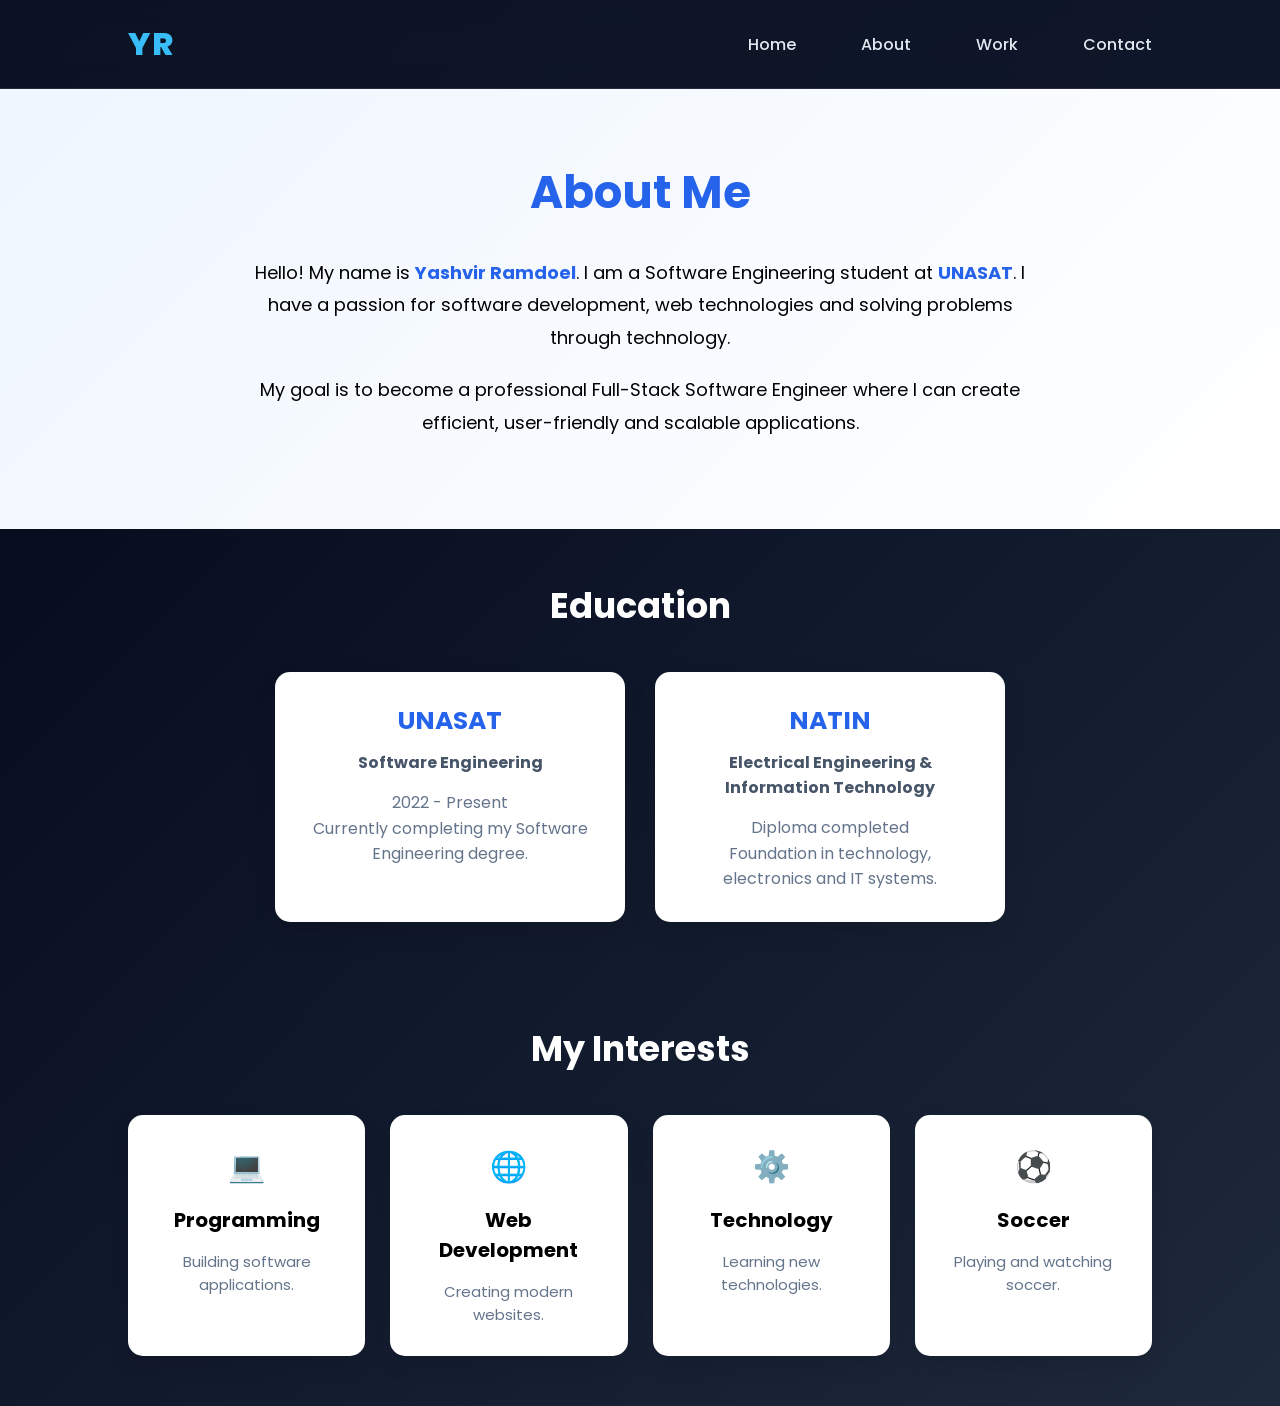
==== about.html @ dffd23fe "my first commit" ====
<!DOCTYPE html>
<html lang="en">

<head>

    <meta charset="UTF-8">
    <meta name="viewport" content="width=device-width, initial-scale=1.0">

    <title>About | Yashvir Ramdoel</title>

    <link rel="stylesheet" href="../css/about.css">

</head>


<body>


<header>

<nav class="navbar">

<div class="logo">
    <a href="./index.html">YR</a>
</div>


<ul class="nav-links">

<li>
<a href="./index.html">Home</a>
</li>

<li>
<a href="./about.html">About</a>
</li>

<li>
<a href="./work.html">Work</a>
</li>

<li>
<a href="./contact.html">Contact</a>
</li>


</ul>


</nav>

</header>




<section class="about">


<div class="about-container">


<h1>About Me</h1>


<p>

Hello! My name is <strong>Yashvir Ramdoel</strong>.

I am a Software Engineering student at 
<strong>UNASAT</strong>.

I have a passion for software development,
web technologies and solving problems through technology.

</p>


<p>

My goal is to become a professional
Full-Stack Software Engineer where I can create
efficient, user-friendly and scalable applications.

</p>


</div>


</section>





<section class="education">


<h2>Education</h2>



<div class="timeline">


<div class="card">


<h3>UNASAT</h3>

<h4>Software Engineering</h4>

<p>
2022 - Present
</p>

<p>
Currently completing my Software Engineering degree.
</p>


</div>




<div class="card">


<h3>NATIN</h3>

<h4>Electrical Engineering & Information Technology</h4>


<p>
Diploma completed
</p>


<p>
Foundation in technology,
electronics and IT systems.
</p>


</div>


</div>


</section>







<section class="interests">


<h2>My Interests</h2>


<div class="interest-grid">


<div>
💻
<h3>Programming</h3>
<p>Building software applications.</p>
</div>



<div>
🌐
<h3>Web Development</h3>
<p>Creating modern websites.</p>
</div>




<div>
⚙️
<h3>Technology</h3>
<p>Learning new technologies.</p>
</div>



<div>
⚽
<h3>Soccer</h3>
<p>Playing and watching soccer.</p>
</div>


</div>


</section>



<script src="./js/about.js"></script>


</body>

</html>
---- css/about.css ----
/* =========================
   Global Settings
========================= */
@import url('https://fonts.googleapis.com/css2?family=Poppins:wght@300;400;500;600;700;800&display=swap');

*{
margin:0;
padding:0;
box-sizing:border-box;

}



body{

    font-family:'Poppins', sans-serif;

    background:
    linear-gradient(
        135deg,
        #020617,
        #0f172a,
        #1e293b
    );
 
}



/* =========================
        Navbar
========================= */


header{

    position:sticky;
    top:0;
    z-index:1000;

}


.navbar{

    display:flex;

    justify-content:space-between;

    align-items:center;

    padding:20px 10%;


    background:

    rgba(15,23,42,0.75);


    backdrop-filter:blur(15px);


    border-bottom:

    1px solid rgba(255,255,255,0.1);

}




.logo a{

    font-size:32px;

    font-weight:800;

    color:#38bdf8;

    letter-spacing:2px;

    text-decoration:none;

    transition:.3s;

}



.logo a:hover{

    color:white;

}





.nav-links{

    display:flex;

    gap:35px;

    list-style:none;

}
.nav-links li{

margin-left:30px;

}



.nav-links a{

    color:#e2e8f0;

    text-decoration:none;

    font-weight:500;

    position:relative;

    transition:.3s;

}



.nav-links a::after{

    content:"";

    position:absolute;

    left:0;

    bottom:-8px;

    width:0;

    height:3px;

    background:#38bdf8;

    transition:.3s;

}




.nav-links a:hover::after{

    width:100%;

}



.nav-links a:hover{

    color:#38bdf8;

}




/* =========================
   ABOUT SECTION
========================= */


.about{

padding:70px 10%;

text-align:center;

background:

linear-gradient(

135deg,

#eff6ff,

#ffffff

);

}



.about-container{

max-width:800px;

margin:auto;

animation:fadeIn 1s ease;

}



.about h1{

font-size:45px;

color:#2563eb;

margin-bottom:30px;

}



.about p{

font-size:18px;

line-height:1.8;

margin-bottom:20px;

}



.about strong{

color:#2563eb;

}




/* =========================
   EDUCATION
========================= */


.education{

padding:50px 10%;

text-align:center;

}



.education h2{

font-size:35px;

margin-bottom:40px;

color:white;

}



.timeline{

display:flex;

gap:30px;

justify-content:center;

flex-wrap:wrap;

}



.card{

background:white;

padding:30px;

width:350px;

border-radius:15px;

box-shadow:

0 10px 25px rgba(0,0,0,.1);

transition:.3s;

}



.card:hover{

transform:translateY(-10px);

box-shadow:

0 20px 35px rgba(37,99,235,.2);

}



.card h3{

color:#2563eb;

font-size:25px;

margin-bottom:10px;

}



.card h4{

margin-bottom:15px;

color:#475569;

}




.card p{

line-height:1.6;

color:#64748b;

}




/* =========================
   INTERESTS
========================= */


.interests{

padding:50px 10%;

text-align:center;

}



.interests h2{

font-size:35px;

margin-bottom:40px;

color:white;

}



.interest-grid{

display:grid;

grid-template-columns:repeat(4,1fr);

gap:25px;

}



.interest-grid div{

background:white;

padding:30px;

border-radius:15px;

box-shadow:

0 10px 20px rgba(0,0,0,.1);

font-size:30px;

transition:.3s;

}



.interest-grid div:hover{

transform:translateY(-10px);

background:#eff6ff;

}



.interest-grid h3{

font-size:20px;

margin:15px;

}



.interest-grid p{

font-size:15px;

color:#64748b;

}





/* =========================
   ANIMATION
========================= */


@keyframes fadeIn{


from{

opacity:0;

transform:translateY(30px);

}


to{

opacity:1;

transform:translateY(0);

}


}





/* =========================
   RESPONSIVE
========================= */


@media(max-width:768px){


.navbar{

padding:20px 5%;

}


.hero{

flex-direction:column;

}


.interest-grid{

grid-template-columns:1fr;

}



.nav-links{

display:none;

}



.about h1{

font-size:35px;

}



.card{

width:100%;

}


}
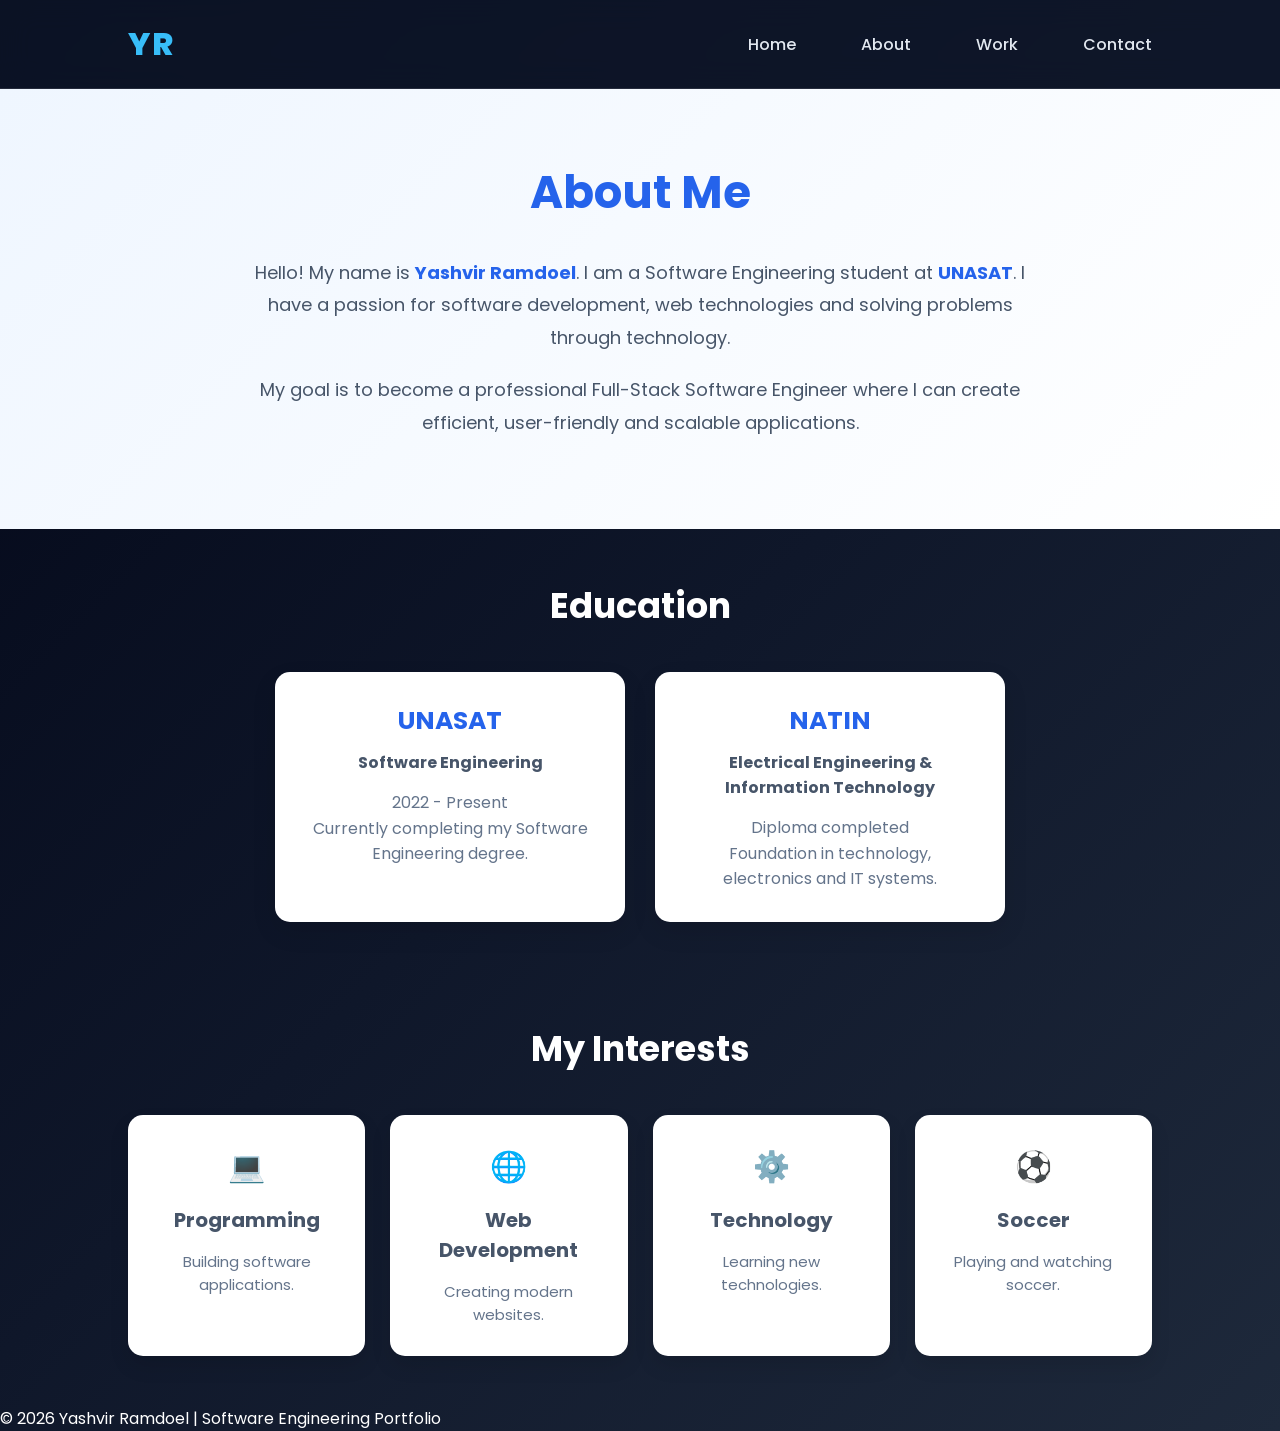
==== commit e01da164: "my second commit" ====
--- a/about.html
+++ b/about.html
@@ -8,6 +8,10 @@
 
     <title>About | Yashvir Ramdoel</title>
 
+    <!-- Main CSS -->
+    <link rel="stylesheet" href="../css/main.css">
+
+    <!-- About Page CSS -->
     <link rel="stylesheet" href="../css/about.css">
 
 </head>
@@ -18,74 +22,80 @@
 
 <header>
 
-<nav class="navbar">
-
-<div class="logo">
-    <a href="./index.html">YR</a>
-</div>
-
-
-<ul class="nav-links">
-
-<li>
-<a href="./index.html">Home</a>
-</li>
-
-<li>
-<a href="./about.html">About</a>
-</li>
-
-<li>
-<a href="./work.html">Work</a>
-</li>
-
-<li>
-<a href="./contact.html">Contact</a>
-</li>
-
-
-</ul>
-
-
-</nav>
+    <nav class="navbar">
+
+
+        <div class="logo">
+            <a href="./index.html">YR</a>
+        </div>
+
+
+        <ul class="nav-links">
+
+
+            <li>
+                <a href="./index.html">Home</a>
+            </li>
+
+
+            <li>
+                <a href="./about.html">About</a>
+            </li>
+
+
+            <li>
+                <a href="./work.html">Work</a>
+            </li>
+
+
+            <li>
+                <a href="./contact.html">Contact</a>
+            </li>
+
+
+        </ul>
+
+
+    </nav>
 
 </header>
 
 
 
 
+
+
 <section class="about">
 
 
-<div class="about-container">
-
-
-<h1>About Me</h1>
-
-
-<p>
-
-Hello! My name is <strong>Yashvir Ramdoel</strong>.
-
-I am a Software Engineering student at 
-<strong>UNASAT</strong>.
-
-I have a passion for software development,
-web technologies and solving problems through technology.
-
-</p>
-
-
-<p>
-
-My goal is to become a professional
-Full-Stack Software Engineer where I can create
-efficient, user-friendly and scalable applications.
-
-</p>
-
-
-</div>
+    <div class="about-container">
+
+
+        <h1>
+            About Me
+        </h1>
+
+
+        <p>
+            Hello! My name is <strong>Yashvir Ramdoel</strong>.
+
+            I am a Software Engineering student at
+            <strong>UNASAT</strong>.
+
+            I have a passion for software development,
+            web technologies and solving problems through technology.
+        </p>
+
+
+
+        <p>
+            My goal is to become a professional
+            Full-Stack Software Engineer where I can create
+            efficient, user-friendly and scalable applications.
+        </p>
+
+
+    </div>
 
 
 </section>
@@ -94,60 +104,82 @@
 
 
 
+
+
+
 <section class="education">
 
 
-<h2>Education</h2>
-
-
-
-<div class="timeline">
-
-
-<div class="card">
-
-
-<h3>UNASAT</h3>
-
-<h4>Software Engineering</h4>
-
-<p>
-2022 - Present
-</p>
-
-<p>
-Currently completing my Software Engineering degree.
-</p>
-
-
-</div>
-
-
-
-
-<div class="card">
-
-
-<h3>NATIN</h3>
-
-<h4>Electrical Engineering & Information Technology</h4>
-
-
-<p>
-Diploma completed
-</p>
-
-
-<p>
-Foundation in technology,
-electronics and IT systems.
-</p>
-
-
-</div>
-
-
-</div>
+    <h2>
+        Education
+    </h2>
+
+
+
+
+    <div class="timeline">
+
+
+
+        <div class="card">
+
+
+            <h3>
+                UNASAT
+            </h3>
+
+
+            <h4>
+                Software Engineering
+            </h4>
+
+
+            <p>
+                2022 - Present
+            </p>
+
+
+            <p>
+                Currently completing my Software Engineering degree.
+            </p>
+
+
+        </div>
+
+
+
+
+
+
+        <div class="card">
+
+
+            <h3>
+                NATIN
+            </h3>
+
+
+            <h4>
+                Electrical Engineering & Information Technology
+            </h4>
+
+
+            <p>
+                Diploma completed
+            </p>
+
+
+            <p>
+                Foundation in technology,
+                electronics and IT systems.
+            </p>
+
+
+        </div>
+
+
+
+    </div>
 
 
 </section>
@@ -158,55 +190,118 @@
 
 
 
+
 <section class="interests">
 
 
-<h2>My Interests</h2>
-
-
-<div class="interest-grid">
-
-
-<div>
-💻
-<h3>Programming</h3>
-<p>Building software applications.</p>
-</div>
-
-
-
-<div>
-🌐
-<h3>Web Development</h3>
-<p>Creating modern websites.</p>
-</div>
-
-
-
-
-<div>
-⚙️
-<h3>Technology</h3>
-<p>Learning new technologies.</p>
-</div>
-
-
-
-<div>
-⚽
-<h3>Soccer</h3>
-<p>Playing and watching soccer.</p>
-</div>
-
-
-</div>
+    <h2>
+        My Interests
+    </h2>
+
+
+
+    <div class="interest-grid">
+
+
+
+
+        <div>
+
+            💻
+
+            <h3>
+                Programming
+            </h3>
+
+            <p>
+                Building software applications.
+            </p>
+
+        </div>
+
+
+
+
+
+        <div>
+
+            🌐
+
+            <h3>
+                Web Development
+            </h3>
+
+            <p>
+                Creating modern websites.
+            </p>
+
+        </div>
+
+
+
+
+
+        <div>
+
+            ⚙️
+
+            <h3>
+                Technology
+            </h3>
+
+            <p>
+                Learning new technologies.
+            </p>
+
+        </div>
+
+
+
+
+
+        <div>
+
+            ⚽
+
+            <h3>
+                Soccer
+            </h3>
+
+            <p>
+                Playing and watching soccer.
+            </p>
+
+        </div>
+
+
+
+
+    </div>
 
 
 </section>
 
 
 
-<script src="./js/about.js"></script>
+
+
+
+
+<footer>
+
+    <p>
+        © 2026 Yashvir Ramdoel | Software Engineering Portfolio
+    </p>
+
+</footer>
+
+
+
+
+
+
+
+<script src="../js/about.js"></script>
 
 
 </body>
--- a/css/main.css
+++ b/css/main.css
@@ -0,0 +1,572 @@
+/* =========================
+   Global Settings
+========================= */
+
+@import url('https://fonts.googleapis.com/css2?family=Poppins:wght@300;400;500;600;700;800&display=swap');
+
+
+*{
+    margin:0;
+    padding:0;
+    box-sizing:border-box;
+}
+
+
+
+body{
+
+    font-family:'Poppins', sans-serif;
+
+    background:
+    linear-gradient(
+        135deg,
+        #020617,
+        #0f172a,
+        #1e293b
+    );
+
+    color:white;
+
+    min-height:100vh;
+
+}
+
+
+
+/* =========================
+        Navbar
+========================= */
+
+
+header{
+
+    position:sticky;
+
+    top:0;
+
+    z-index:1000;
+
+}
+
+
+
+.navbar{
+
+    display:flex;
+
+    justify-content:space-between;
+
+    align-items:center;
+
+    padding:20px 10%;
+
+
+    background:
+
+    rgba(15,23,42,0.75);
+
+
+    backdrop-filter:blur(15px);
+
+
+    border-bottom:
+
+    1px solid rgba(255,255,255,0.1);
+
+}
+
+
+
+.logo a{
+
+    font-size:32px;
+
+    font-weight:800;
+
+
+    color:#38bdf8;
+
+
+    letter-spacing:2px;
+    text-decoration:none;
+
+    transition:.3s;
+
+   
+
+}
+
+.logo a:hover{
+
+    color:white;
+
+}
+
+
+.nav-links{
+
+    display:flex;
+
+    gap:35px;
+
+    list-style:none;
+
+}
+
+.nav-links li{
+
+margin-left:30px;
+
+}
+
+.nav-links a{
+
+    color:#e2e8f0;
+
+    text-decoration:none;
+
+    font-weight:500;
+
+    position:relative;
+
+    transition:.3s;
+
+}
+
+
+
+.nav-links a::after{
+
+    content:"";
+
+    position:absolute;
+
+    left:0;
+
+    bottom:-8px;
+
+    width:0;
+
+    height:3px;
+
+    background:#38bdf8;
+
+    transition:.3s;
+
+}
+
+
+
+.nav-links a:hover::after{
+
+    width:100%;
+
+}
+
+
+
+.nav-links a:hover{
+
+    color:#fefefe;
+
+}
+
+
+
+/* =========================
+        Hero Section
+========================= */
+
+
+.hero{
+
+
+    display:flex;
+
+    justify-content:space-between;
+
+    align-items:center;
+
+
+    min-height:90vh;
+
+
+    padding:
+
+    80px 10%;
+
+
+}
+
+
+
+/* LEFT SIDE */
+
+
+.hero-text{
+
+    width:55%;
+
+
+    animation:slideLeft 1s ease;
+
+}
+
+
+
+.hero-text h1{
+
+
+    font-size:55px;
+
+    line-height:1.2;
+
+    margin-bottom:20px;
+
+
+}
+
+
+
+.hero-text h1 span{
+
+
+    color:#38bdf8;
+
+
+    background:
+
+    linear-gradient(
+        90deg,
+        #38bdf8,
+        #2563eb
+    );
+
+
+    background-clip:text;
+
+    -webkit-background-clip:text;
+
+    -webkit-text-fill-color:transparent;
+
+
+}
+
+
+
+.hero-text h2{
+
+
+    font-size:28px;
+
+
+    color:#cbd5e1;
+
+
+    margin-bottom:25px;
+
+
+}
+
+
+
+.hero-text p{
+
+
+    font-size:17px;
+
+
+    line-height:1.8;
+
+
+    color:#94a3b8;
+
+
+    max-width:600px;
+
+
+    margin-bottom:40px;
+
+
+}
+
+
+
+/* BUTTON */
+
+
+.btn{
+
+
+    display:inline-block;
+
+
+    padding:
+
+    15px 35px;
+
+
+    border-radius:50px;
+
+
+    text-decoration:none;
+
+
+    color:white;
+
+
+    font-weight:600;
+
+
+    background:
+
+
+    linear-gradient(
+
+        90deg,
+
+        #2563eb,
+
+        #38bdf8
+
+    );
+
+
+    box-shadow:
+
+    0 10px 30px
+
+    rgba(56,189,248,0.3);
+
+
+    transition:.4s;
+
+
+}
+
+
+
+.btn:hover{
+
+
+    transform:translateY(-5px);
+
+
+    box-shadow:
+
+    0 15px 40px
+
+    rgba(56,189,248,0.5);
+
+
+}
+
+
+
+
+/* =========================
+        Profile Image
+========================= */
+
+
+.hero-image{
+
+
+    width:40%;
+
+
+    display:flex;
+
+
+    justify-content:center;
+
+
+    animation:slideRight 1s ease;
+
+
+}
+
+
+
+.hero-image img{
+
+
+    width:330px;
+
+
+    height:330px;
+
+
+    object-fit:cover;
+
+
+    border-radius:50%;
+
+
+    border:
+
+    5px solid #38bdf8;
+
+
+    padding:8px;
+
+
+    background:#0f172a;
+
+
+    box-shadow:
+
+
+    0 0 40px
+
+    rgba(56,189,248,.5);
+
+
+    transition:.4s;
+
+
+}
+
+
+
+.hero-image img:hover{
+
+
+    transform:scale(1.05);
+
+
+}
+
+
+
+
+
+/* =========================
+        Animations
+========================= */
+
+
+@keyframes slideLeft{
+
+
+    from{
+
+        opacity:0;
+
+        transform:translateX(-50px);
+
+    }
+
+
+    to{
+
+        opacity:1;
+
+        transform:translateX(0);
+
+    }
+
+
+}
+
+
+
+@keyframes slideRight{
+
+
+    from{
+
+        opacity:0;
+
+        transform:translateX(50px);
+
+    }
+
+
+    to{
+
+        opacity:1;
+
+        transform:translateX(0);
+
+    }
+
+
+}
+
+
+
+/* =========================
+        Mobile Responsive
+========================= */
+
+
+@media(max-width:900px){
+
+
+    .navbar{
+
+        padding:20px 5%;
+
+    }
+
+
+    .nav-links{
+
+        gap:15px;
+
+    }
+
+
+
+    .hero{
+
+
+        flex-direction:column-reverse;
+
+
+        text-align:center;
+
+
+        padding:50px 5%;
+
+
+    }
+
+
+    .hero-text,
+
+    .hero-image{
+
+
+        width:100%;
+
+
+    }
+
+
+    .hero-text h1{
+
+
+        font-size:40px;
+
+
+        margin-top:40px;
+
+
+    }
+
+
+    .hero-image img{
+
+
+        width:250px;
+
+
+        height:250px;
+
+
+    }
+
+
+}
--- a/css/about.css
+++ b/css/about.css
@@ -230,6 +230,8 @@
 
 margin-bottom:20px;
 
+color:#475569;
+
 }
 
 
@@ -423,6 +425,8 @@
 
 font-size:20px;
 
+color:#475569;
+
 margin:15px;
 
 }
